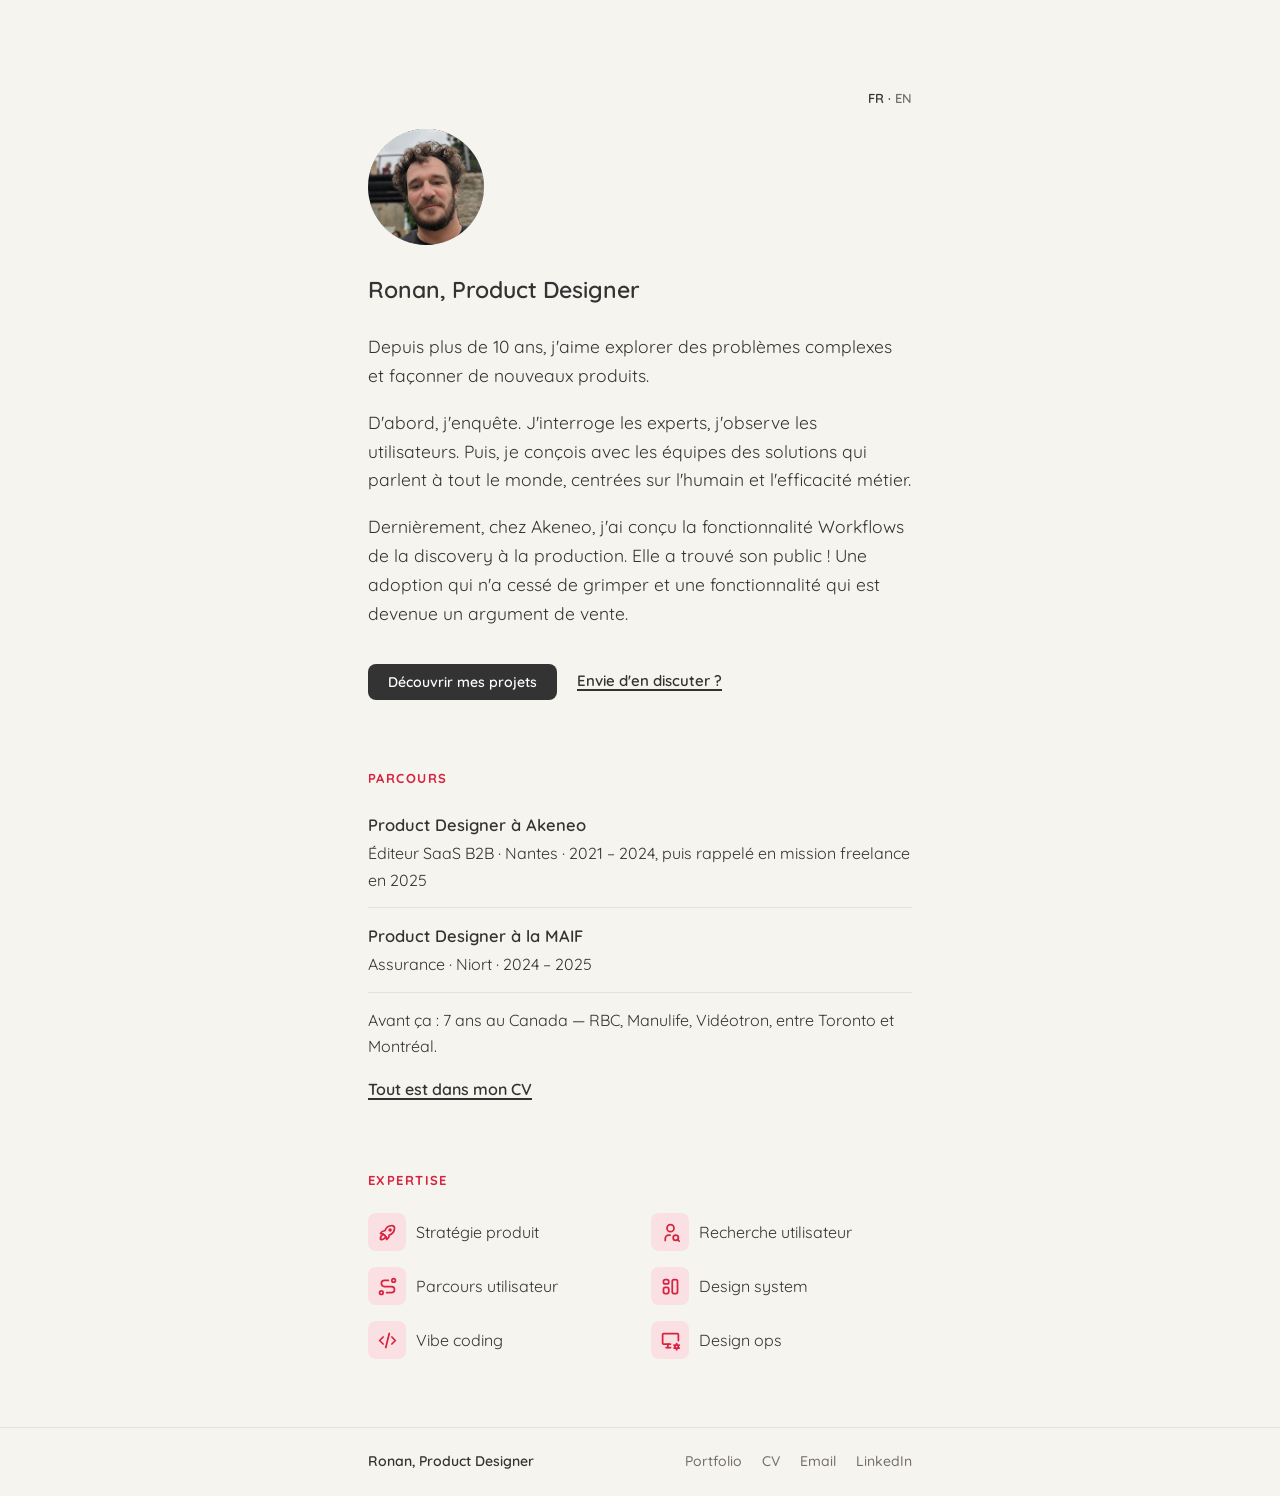
==== fr/index.html @ f895416e "Go!" ====
<!DOCTYPE html>
<html lang="fr">
<head>
  <meta charset="UTF-8">
  <meta name="viewport" content="width=device-width, initial-scale=1.0">
  <title>Ronan Le Morvan — Product Designer</title>
  <meta name="description" content="Product Designer senior. Je traduis des problématiques métier complexes en expériences simples et efficaces.">

  <link rel="icon" href="../favicon.svg" type="image/svg+xml">

  <!-- Aperçu de partage (LinkedIn, Slack, mail…) -->
  <meta property="og:type" content="website">
  <meta property="og:title" content="Ronan, Product Designer">
  <meta property="og:description" content="Product Designer senior — je traduis des problématiques métier complexes en expériences simples et efficaces.">
  <meta property="og:image" content="https://ro358.github.io/Portfolio/fr/og.png">
  <meta property="og:url" content="https://ro358.github.io/Portfolio/fr/index.html">
  <meta name="twitter:card" content="summary_large_image">
  <meta name="twitter:title" content="Ronan, Product Designer">
  <meta name="twitter:description" content="Product Designer senior — je traduis des problématiques métier complexes en expériences simples et efficaces.">
  <meta name="twitter:image" content="https://ro358.github.io/Portfolio/fr/og.png">
  <link rel="preconnect" href="https://fonts.googleapis.com">
  <link rel="preconnect" href="https://fonts.gstatic.com" crossorigin>
  <link href="https://fonts.googleapis.com/css2?family=Quicksand:wght@400;500;600;700&display=swap" rel="stylesheet">
  <link rel="stylesheet" href="../styles.css">
</head>
<body class="home">
  <main class="page">
    <div class="lang"><span class="active">FR</span> · <a href="../en/">EN</a></div>
    <img class="photo" src="../photo.png" alt="Ronan Le Morvan">
    <h1>Ronan, Product Designer</h1>

    <p class="prose">Depuis plus de 10 ans, j'aime explorer des problèmes complexes et façonner de nouveaux produits.</p>
    <p class="prose">D'abord, j'enquête. J'interroge les experts, j'observe les utilisateurs. Puis, je conçois avec les équipes des solutions qui parlent à tout le monde, centrées sur l'humain et l'efficacité métier.</p>
    <p class="prose">Dernièrement, chez Akeneo, j'ai conçu la fonctionnalité Workflows de la discovery à la production. Elle a trouvé son public ! Une adoption qui n'a cessé de grimper et une fonctionnalité qui est devenue un argument de vente.</p>

    <div class="top-cta">
      <a class="btn" href="portfolio/">Découvrir mes projets</a>
      <a class="link" href="mailto:ronan.lemorvan@gmail.com?subject=Une%20opportunit%C3%A9%20en%20t%C3%AAte">Envie d'en discuter&nbsp;?</a>
    </div>

    <section>
      <h2>Parcours</h2>
      <ul class="xp">
        <li>
          <span class="role">Product Designer à Akeneo</span>
          Éditeur SaaS B2B · Nantes · 2021 – 2024, puis rappelé en mission freelance en 2025
        </li>
        <li>
          <span class="role">Product Designer à la MAIF</span>
          Assurance · Niort · 2024 – 2025
        </li>
        <li class="muted">
          Avant ça&nbsp;: 7 ans au Canada — RBC, Manulife, Vidéotron, entre Toronto et Montréal.<br><a class="cvlink" href="cv.pdf" target="_blank" rel="noopener">Tout est dans mon CV</a>
        </li>
      </ul>
    </section>

    <section>
      <h2>Expertise</h2>
      <div class="skills">
        <div class="skill">
          <span class="ico"><svg width="15" height="15" viewBox="0 0 24 24" fill="none" stroke="currentColor" stroke-width="2" stroke-linecap="round" stroke-linejoin="round"><path d="M4 13a8 8 0 0 1 7 7a6 6 0 0 0 3 -5a9 9 0 0 0 6 -8a3 3 0 0 0 -3 -3a9 9 0 0 0 -8 6a6 6 0 0 0 -5 3" /><path d="M7 14a6 6 0 0 0 -3 6a6 6 0 0 0 6 -3" /><path d="M14 9a1 1 0 1 0 2 0a1 1 0 1 0 -2 0" /></svg></span>
          Stratégie produit
        </div>
        <div class="skill">
          <span class="ico"><svg width="15" height="15" viewBox="0 0 24 24" fill="none" stroke="currentColor" stroke-width="2" stroke-linecap="round" stroke-linejoin="round"><path d="M8 7a4 4 0 1 0 8 0a4 4 0 0 0 -8 0" /><path d="M6 21v-2a4 4 0 0 1 4 -4h1.5" /><path d="M15 18a3 3 0 1 0 6 0a3 3 0 1 0 -6 0" /><path d="M20.2 20.2l1.8 1.8" /></svg></span>
          Recherche utilisateur
        </div>
        <div class="skill">
          <span class="ico"><svg width="15" height="15" viewBox="0 0 24 24" fill="none" stroke="currentColor" stroke-width="2" stroke-linecap="round" stroke-linejoin="round"><path d="M3 19a2 2 0 1 0 4 0a2 2 0 0 0 -4 0" /><path d="M19 7a2 2 0 1 0 0 -4a2 2 0 0 0 0 4" /><path d="M11 19h5.5a3.5 3.5 0 0 0 0 -7h-8a3.5 3.5 0 0 1 0 -7h4.5" /></svg></span>
          Parcours utilisateur
        </div>
        <div class="skill">
          <span class="ico"><svg width="15" height="15" viewBox="0 0 24 24" fill="none" stroke="currentColor" stroke-width="2" stroke-linecap="round" stroke-linejoin="round"><path d="M4 6a2 2 0 0 1 2 -2h2a2 2 0 0 1 2 2v1a2 2 0 0 1 -2 2h-2a2 2 0 0 1 -2 -2l0 -1" /><path d="M4 15a2 2 0 0 1 2 -2h2a2 2 0 0 1 2 2v3a2 2 0 0 1 -2 2h-2a2 2 0 0 1 -2 -2l0 -3" /><path d="M14 6a2 2 0 0 1 2 -2h2a2 2 0 0 1 2 2v12a2 2 0 0 1 -2 2h-2a2 2 0 0 1 -2 -2l0 -12" /></svg></span>
          Design system
        </div>
        <div class="skill">
          <span class="ico"><svg width="15" height="15" viewBox="0 0 24 24" fill="none" stroke="currentColor" stroke-width="2" stroke-linecap="round" stroke-linejoin="round"><path d="M7 8l-4 4l4 4" /><path d="M17 8l4 4l-4 4" /><path d="M14 4l-4 16" /></svg></span>
          Vibe coding
        </div>
        <div class="skill">
          <span class="ico"><svg width="15" height="15" viewBox="0 0 24 24" fill="none" stroke="currentColor" stroke-width="2" stroke-linecap="round" stroke-linejoin="round"><path d="M12 16h-8a1 1 0 0 1 -1 -1v-10a1 1 0 0 1 1 -1h16a1 1 0 0 1 1 1v7" /><path d="M7 20h5" /><path d="M9 16v4" /><path d="M17.001 19a2 2 0 1 0 4 0a2 2 0 1 0 -4 0" /><path d="M19.001 15.5v1.5" /><path d="M19.001 21v1.5" /><path d="M22.032 17.25l-1.299 .75" /><path d="M17.27 20l-1.3 .75" /><path d="M15.97 17.25l1.3 .75" /><path d="M20.733 20l1.3 .75" /></svg></span>
          Design ops
        </div>
      </div>
    </section>

  </main>

  <footer>
    <div class="foot-inner">
      <a class="foot-name" href="./">Ronan, Product Designer</a>
      <div class="foot-links">
        <a href="portfolio/">Portfolio</a>
        <a href="cv.pdf" target="_blank" rel="noopener">CV</a>
        <a href="mailto:ronan.lemorvan@gmail.com">Email</a>
        <a href="https://www.linkedin.com/in/ronan-le-morvan-2758117b" target="_blank" rel="noopener">LinkedIn</a>
      </div>
    </div>
  </footer>
</body>
</html>
---- styles.css ----
/* ============================================================
   Ronan Le Morvan — feuille de style partagée
   Utilisée par index.html, portfolio.html et les futures pages
   (versions EN, etc.). La page d'accueil porte la classe .home
   sur <body> pour ses quelques variantes d'espacement.
   ============================================================ */

:root {
  --bg: #F5F4EF;
  --ink: #333333;
  --ink-soft: #736e67;
  --accent: #D6243F;
  --accent-bg: rgba(214, 36, 63, 0.08);
  --line: rgba(59, 59, 59, 0.1);
}

* { margin: 0; padding: 0; box-sizing: border-box; }

body {
  background: var(--bg);
  color: var(--ink);
  font-family: 'Quicksand', -apple-system, BlinkMacSystemFont, sans-serif;
  line-height: 1.65;
  min-height: 100vh;
  display: flex;
  flex-direction: column;
}

.page {
  width: 100%;
  max-width: 520px;
  margin: 0 auto;
  padding: 64px 28px 40px;
  flex: 1 0 auto;
}

/* --- Typographie --- */
h1 {
  font-size: 20px;
  font-weight: 600;
  color: var(--ink);
  margin-bottom: 14px;
}
.home h1 { line-height: 1.5; margin-bottom: 24px; }

.eyebrow {
  font-size: 12.5px;
  font-weight: 700;
  letter-spacing: 0.11em;
  text-transform: uppercase;
  color: var(--accent);
  margin-bottom: 10px;
}

p.prose {
  font-size: 16px;
  font-weight: 400;
  color: var(--ink);
  margin-bottom: 26px;
}
.home p.prose { margin-bottom: 18px; }
p.prose a {
  color: var(--ink);
  text-decoration: underline;
  text-decoration-thickness: 1.5px;
  text-underline-offset: 3px;
}
p.prose a:hover { color: var(--accent); }

/* Titres de section (eyebrows rouges) */
section { margin-top: 68px; }
h2 {
  font-size: 12.5px;
  font-weight: 700;
  letter-spacing: 0.11em;
  text-transform: uppercase;
  color: var(--accent);
  margin-bottom: 22px;
}

/* Lien retour (portfolio) */
.back {
  display: inline-block;
  font-size: 14px;
  font-weight: 500;
  color: var(--ink-soft);
  text-decoration: none;
  margin-bottom: 40px;
}
.back:hover { color: var(--accent); }

.lang { text-align: right; font-size: 13px; font-weight: 600; margin-bottom: 20px; }
.lang a { color: var(--ink-soft); text-decoration: none; }
.lang a:hover { color: var(--accent); }
.lang .active { color: var(--ink); }

/* Photo (accueil) */
.photo {
  width: 104px;
  height: 104px;
  border-radius: 50%;
  object-fit: cover;
  margin-bottom: 28px;
  display: block;
}

/* Ligne / liens CV */
.cv-row {
  font-size: 15px;
  font-weight: 400;
  color: var(--ink);
  margin-top: 16px;
}
.cv-row a {
  color: var(--ink);
  font-weight: 600;
  text-decoration: underline;
  text-decoration-thickness: 1.5px;
  text-underline-offset: 3px;
}
.cv-row a:hover { color: var(--accent); }

/* Parcours */
.xp { list-style: none; }
.xp li {
  font-size: 15px;
  font-weight: 400;
  color: var(--ink);
  padding: 14px 0;
  border-bottom: 1px solid var(--line);
}
.xp li:first-child { padding-top: 0; }
.xp li:last-child { border-bottom: none; padding-bottom: 0; }
.xp li.muted { color: var(--ink); }
.xp .role { color: var(--ink); font-weight: 600; display: block; font-size: 15.5px; margin-bottom: 2px; }
.xp .tag {
  display: inline-block;
  font-size: 10.5px;
  font-weight: 700;
  letter-spacing: 0.06em;
  text-transform: uppercase;
  color: var(--accent);
  background: var(--accent-bg);
  border-radius: 4px;
  padding: 1px 7px;
  margin-left: 6px;
  vertical-align: 1px;
}
.xp a {
  color: var(--ink);
  font-weight: 600;
  text-decoration: underline;
  text-decoration-thickness: 1.5px;
  text-underline-offset: 3px;
}
.xp a:hover { color: var(--accent); }
.xp .cvlink { display: inline-block; margin-top: 16px; }

/* Expertise (grille de pills) */
.skills {
  display: grid;
  grid-template-columns: 1fr 1fr;
  gap: 16px 22px;
}
.skill {
  display: flex;
  align-items: center;
  gap: 10px;
  font-size: 15px;
  font-weight: 400;
}
.skill .ico {
  width: 38px;
  height: 38px;
  border-radius: 8px;
  background: #FADFE3;
  color: var(--accent);
  display: inline-flex;
  align-items: center;
  justify-content: center;
  flex-shrink: 0;
}
.skill .ico svg { width: 21px; height: 21px; }

/* Contact */
.cta { margin-top: 68px; }
.cta-sub { font-size: 15px; font-weight: 400; color: var(--ink); margin-bottom: 20px; }
.cta-actions { display: flex; align-items: center; gap: 22px; flex-wrap: wrap; }
.cta .cv {
  font-size: 14.5px;
  font-weight: 600;
  color: var(--ink);
  text-decoration: underline;
  text-decoration-thickness: 1.5px;
  text-underline-offset: 3px;
}
.cta .cv:hover { color: var(--accent); }

/* CTA en haut de l'accueil (bouton + lien) */
.top-cta { margin-top: 36px; display: flex; align-items: center; gap: 20px; flex-wrap: wrap; }
.top-cta .link {
  font-size: 15px;
  font-weight: 600;
  color: var(--ink);
  text-decoration: underline;
  text-decoration-thickness: 1.5px;
  text-underline-offset: 3px;
}
.top-cta .link:hover { color: var(--accent); }

/* Bouton */
.btn {
  display: inline-flex;
  align-items: center;
  line-height: 1;
  padding: 11px 20px;
  border-radius: 8px;
  background: var(--ink);
  color: #fff;
  font-family: inherit;
  font-size: 14px;
  font-weight: 600;
  border: none;
  cursor: pointer;
  text-decoration: none;
  transition: transform 0.15s ease, box-shadow 0.15s ease;
}
.btn:hover { transform: translateY(-1px); box-shadow: 0 6px 16px rgba(35, 35, 35, 0.22); }

/* Formulaire mot de passe (portfolio) */
label {
  display: block;
  font-size: 16px;
  font-weight: 600;
  color: var(--ink);
  margin-bottom: 10px;
}
.field {
  position: relative;
  max-width: 320px;
  margin-bottom: 6px;
}
.field input {
  width: 100%;
  display: block;
  font-family: inherit;
  font-size: 15px;
  color: var(--ink);
  background: #fff;
  border: 1px solid var(--line);
  border-radius: 8px;
  padding: 12px 44px 12px 14px;
  transition: border-color 0.15s ease;
}
.field input:focus { outline: none; border-color: var(--ink); }
.field input.invalid,
.field input.invalid:focus { border-color: var(--accent); }
.toggle {
  position: absolute;
  right: 6px;
  top: 50%;
  transform: translateY(-50%);
  display: inline-flex;
  align-items: center;
  justify-content: center;
  padding: 6px;
  background: none;
  border: none;
  cursor: pointer;
  color: var(--ink-soft);
}
.toggle:hover { color: var(--ink); }
.toggle svg { width: 20px; height: 20px; }
.toggle .icon-off { display: none; }
.toggle.on .icon-on { display: none; }
.toggle.on .icon-off { display: inline-flex; }
.error {
  visibility: hidden;
  font-size: 14px;
  font-weight: 500;
  line-height: 1.3;
  color: var(--accent);
  margin: 4px 0 10px;
}
.error.show { visibility: visible; }

/* Bloc "pas de mot de passe" (portfolio) */
.help {
  margin-top: 56px;
  padding-top: 30px;
  border-top: 1px solid var(--line);
}
.help h2 {
  font-size: 18px;
  font-weight: 600;
  color: var(--ink);
  letter-spacing: normal;
  text-transform: none;
  margin-bottom: 12px;
}
.help a {
  font-size: 16px;
  font-weight: 600;
  color: var(--ink);
  text-decoration: underline;
  text-decoration-thickness: 1.5px;
  text-underline-offset: 3px;
}
.help a:hover { color: var(--accent); }

/* Footer pleine largeur (accueil) */
footer {
  margin-top: 28px;
  border-top: 1px solid var(--line);
  padding: 22px 0;
  flex-shrink: 0;
}
.foot-inner {
  max-width: 520px;
  margin: 0 auto;
  padding: 0 28px;
  display: flex;
  justify-content: space-between;
  align-items: center;
  flex-wrap: wrap;
  gap: 14px;
}
.foot-name { font-size: 14px; font-weight: 600; color: var(--ink); text-decoration: none;}
.foot-links { display: flex; gap: 20px; flex-wrap: wrap; }
.foot-links a { font-size: 14px; font-weight: 500; color: var(--ink-soft); text-decoration: none; }
.foot-links a:hover { color: var(--accent); }

/* --- Responsive --- */
@media (min-width: 900px) {
  .page { max-width: 600px; padding-top: 88px; }
  .photo { width: 116px; height: 116px; }
  .eyebrow { font-size: 13px; }
  h1 { font-size: 23px; }
  p.prose { font-size: 17.5px; }
  h2 { font-size: 13px; }
  .cv-row, .xp li, .skill, .cta-sub, .cta .cv { font-size: 16px; }
  .xp .role { font-size: 16.5px; }
  .foot-inner { max-width: 600px; }
}
@media (max-width: 420px) {
  .skills { grid-template-columns: 1fr; }
}
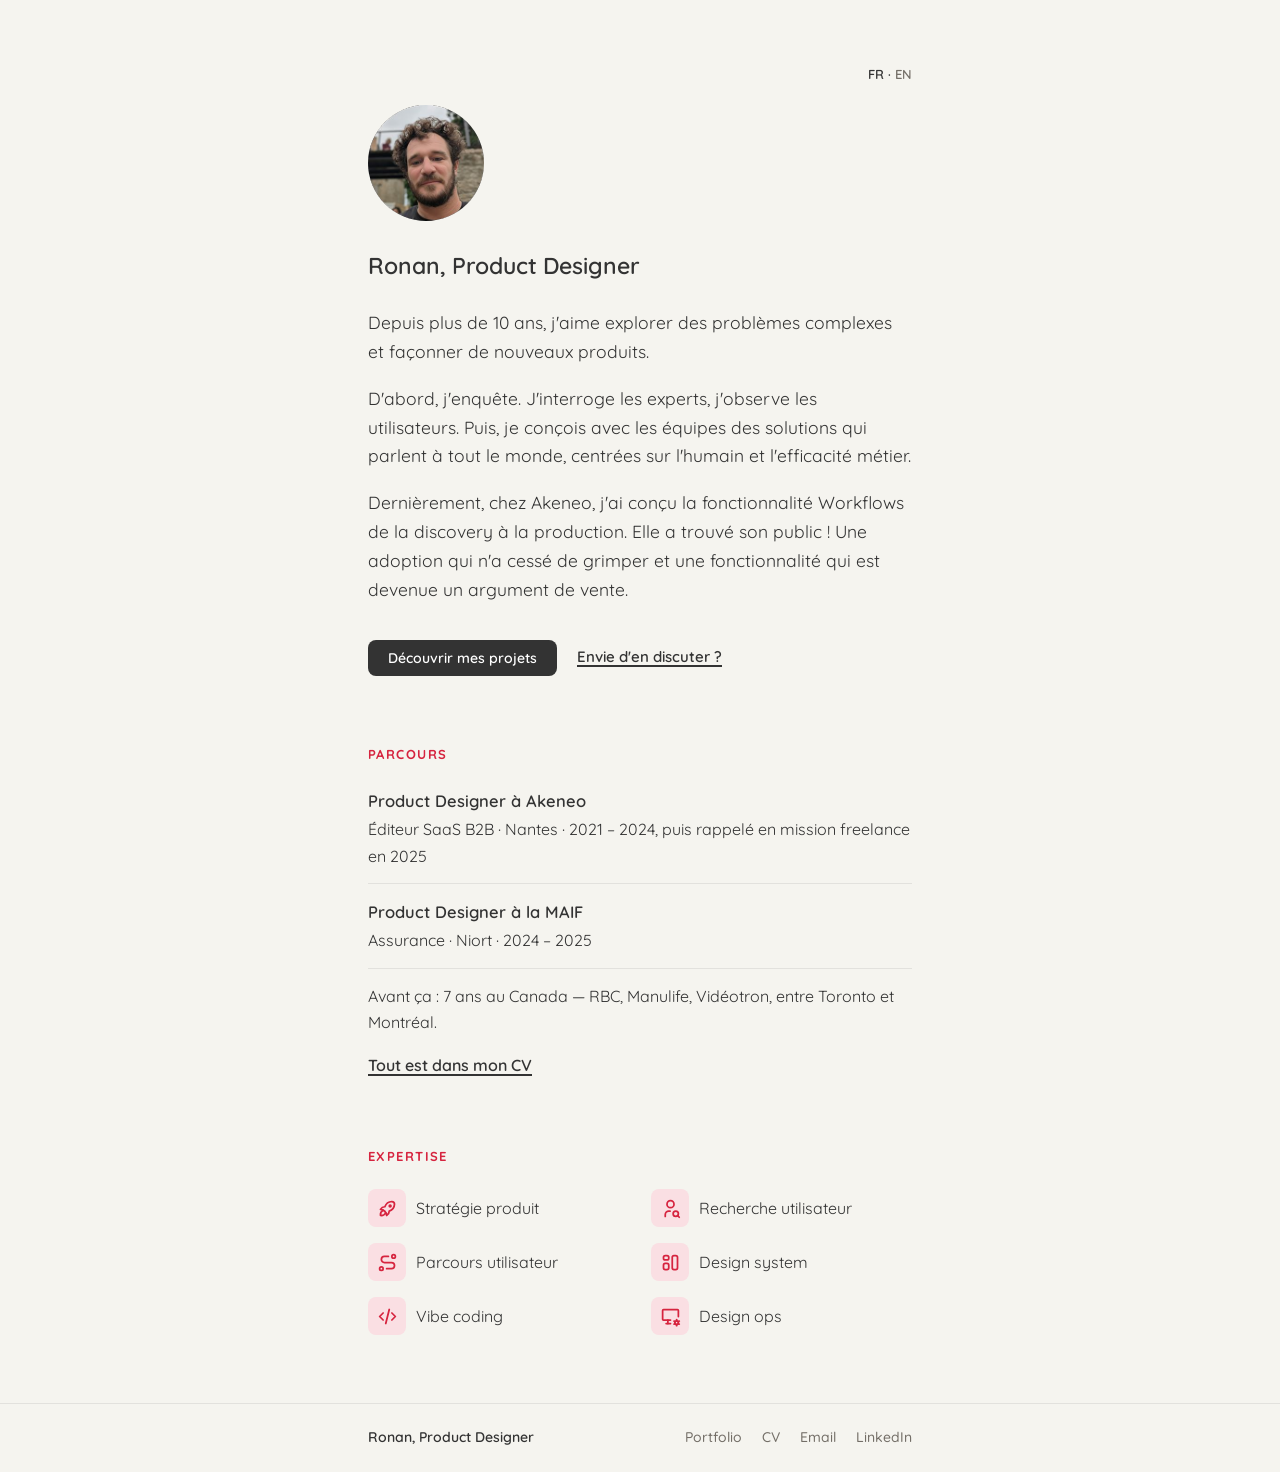
==== commit 4a2c3562: "Go!" ====
--- a/fr/index.html
+++ b/fr/index.html
@@ -12,12 +12,12 @@
   <meta property="og:type" content="website">
   <meta property="og:title" content="Ronan, Product Designer">
   <meta property="og:description" content="Product Designer senior — je traduis des problématiques métier complexes en expériences simples et efficaces.">
-  <meta property="og:image" content="https://ro358.github.io/Portfolio/fr/og.png">
-  <meta property="og:url" content="https://ro358.github.io/Portfolio/fr/index.html">
+  <meta property="og:image" content="https://www.ronanlemorvan.com/fr/og.png">
+  <meta property="og:url" content="https://www.ronanlemorvan.com/fr/">
   <meta name="twitter:card" content="summary_large_image">
   <meta name="twitter:title" content="Ronan, Product Designer">
   <meta name="twitter:description" content="Product Designer senior — je traduis des problématiques métier complexes en expériences simples et efficaces.">
-  <meta name="twitter:image" content="https://ro358.github.io/Portfolio/fr/og.png">
+  <meta name="twitter:image" content="https://www.ronanlemorvan.com/fr/og.png">
   <link rel="preconnect" href="https://fonts.googleapis.com">
   <link rel="preconnect" href="https://fonts.gstatic.com" crossorigin>
   <link href="https://fonts.googleapis.com/css2?family=Quicksand:wght@400;500;600;700&display=swap" rel="stylesheet">
@@ -34,7 +34,7 @@
     <p class="prose">Dernièrement, chez Akeneo, j'ai conçu la fonctionnalité Workflows de la discovery à la production. Elle a trouvé son public ! Une adoption qui n'a cessé de grimper et une fonctionnalité qui est devenue un argument de vente.</p>
 
     <div class="top-cta">
-      <a class="btn" href="portfolio/">Découvrir mes projets</a>
+      <a class="btn"  href="portfolio/">Découvrir mes projets</a>
       <a class="link" href="mailto:ronan.lemorvan@gmail.com?subject=Une%20opportunit%C3%A9%20en%20t%C3%AAte">Envie d'en discuter&nbsp;?</a>
     </div>
 
--- a/styles.css
+++ b/styles.css
@@ -30,7 +30,7 @@
   width: 100%;
   max-width: 520px;
   margin: 0 auto;
-  padding: 64px 28px 40px;
+  padding: 48px 28px 40px;
   flex: 1 0 auto;
 }
 
@@ -93,6 +93,23 @@
 .lang a { color: var(--ink-soft); text-decoration: none; }
 .lang a:hover { color: var(--accent); }
 .lang .active { color: var(--ink); }
+
+.portfolio-header {
+  display: flex;
+  justify-content: space-between;
+  align-items: center;
+  gap: 16px;
+  margin-bottom: 12px;
+}
+
+.page.portfolio {
+  padding-top: 16px;
+}
+
+.page.portfolio .lang,
+.page.portfolio .back {
+  margin-bottom: 0;
+}
 
 /* Photo (accueil) */
 .photo {
@@ -332,7 +349,8 @@
 
 /* --- Responsive --- */
 @media (min-width: 900px) {
-  .page { max-width: 600px; padding-top: 88px; }
+  .page { max-width: 600px; padding-top: 64px; }
+  .page.portfolio { padding-top: 16px; }
   .photo { width: 116px; height: 116px; }
   .eyebrow { font-size: 13px; }
   h1 { font-size: 23px; }
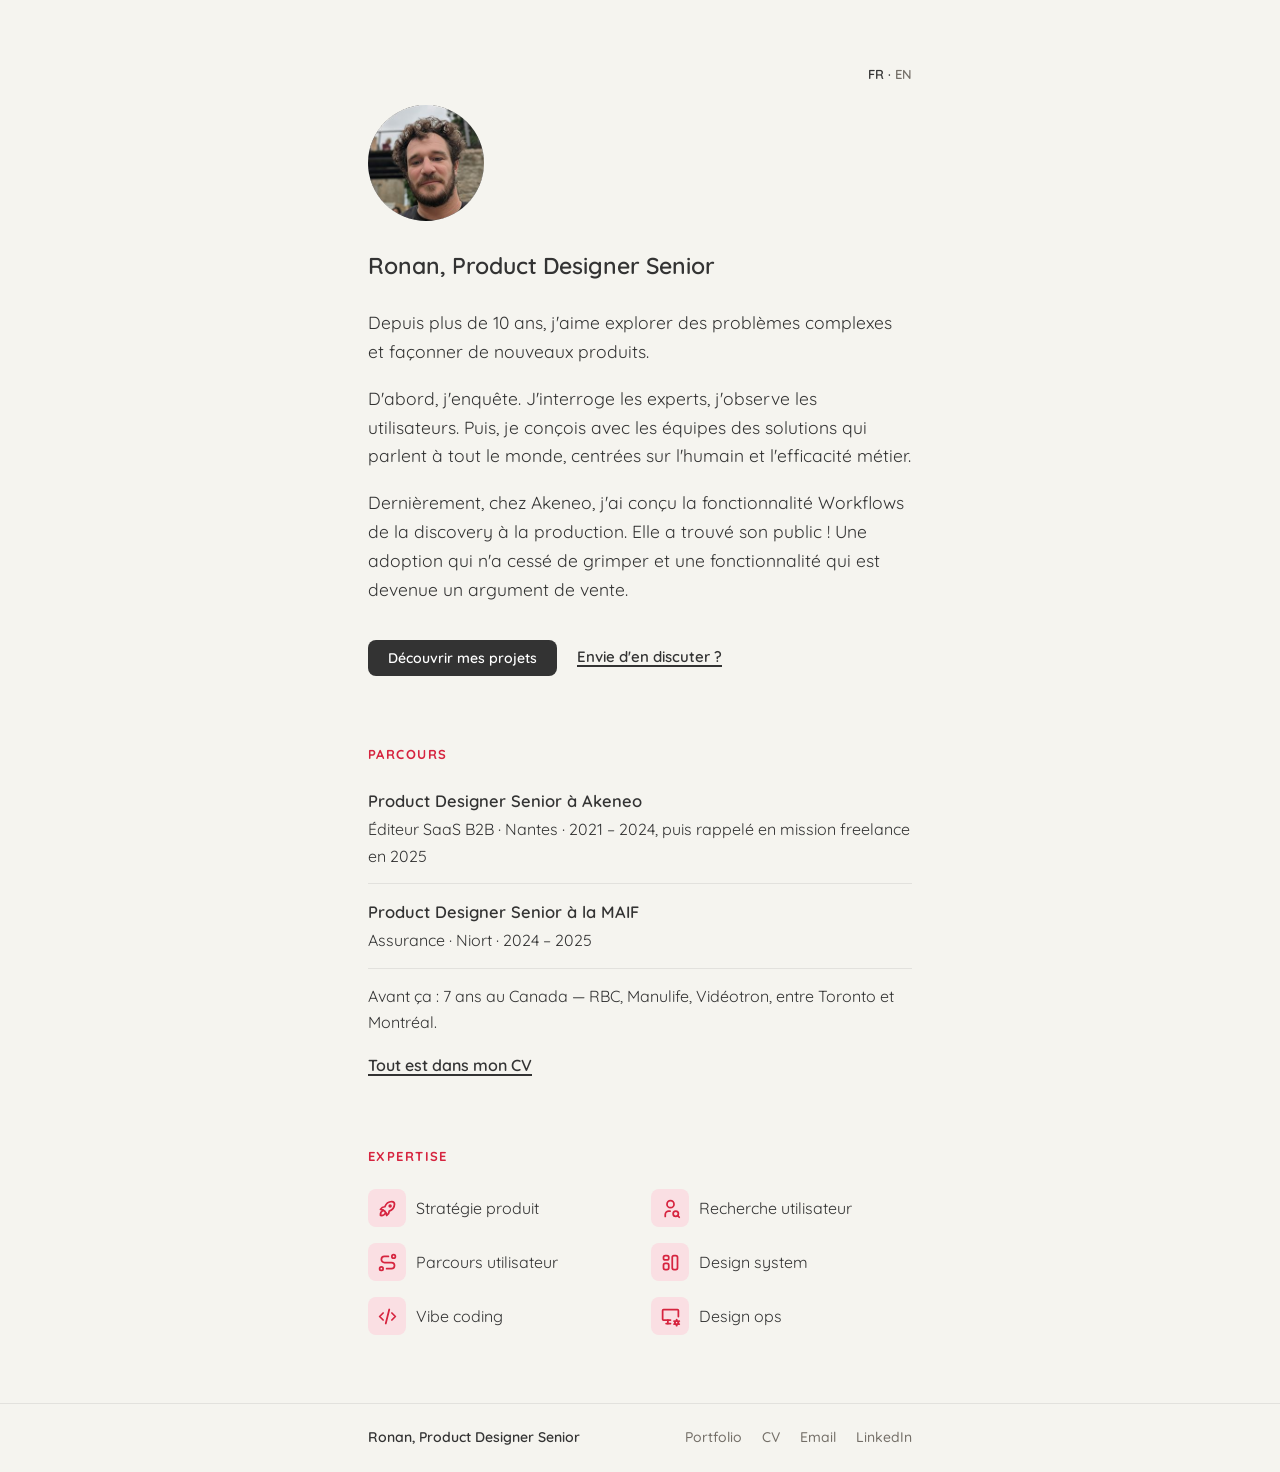
==== commit 1c1d8c63: "Added "Senior" Spacing fix" ====
--- a/fr/index.html
+++ b/fr/index.html
@@ -3,19 +3,19 @@
 <head>
   <meta charset="UTF-8">
   <meta name="viewport" content="width=device-width, initial-scale=1.0">
-  <title>Ronan Le Morvan — Product Designer</title>
+  <title>Ronan Le Morvan — Product Designer Senior</title>
   <meta name="description" content="Product Designer senior. Je traduis des problématiques métier complexes en expériences simples et efficaces.">
 
   <link rel="icon" href="../favicon.svg" type="image/svg+xml">
 
   <!-- Aperçu de partage (LinkedIn, Slack, mail…) -->
   <meta property="og:type" content="website">
-  <meta property="og:title" content="Ronan, Product Designer">
+  <meta property="og:title" content="Ronan, Product Designer Senior">
   <meta property="og:description" content="Product Designer senior — je traduis des problématiques métier complexes en expériences simples et efficaces.">
   <meta property="og:image" content="https://www.ronanlemorvan.com/fr/og.png">
   <meta property="og:url" content="https://www.ronanlemorvan.com/fr/">
   <meta name="twitter:card" content="summary_large_image">
-  <meta name="twitter:title" content="Ronan, Product Designer">
+  <meta name="twitter:title" content="Ronan, Product Designer Senior">
   <meta name="twitter:description" content="Product Designer senior — je traduis des problématiques métier complexes en expériences simples et efficaces.">
   <meta name="twitter:image" content="https://www.ronanlemorvan.com/fr/og.png">
   <link rel="preconnect" href="https://fonts.googleapis.com">
@@ -27,7 +27,7 @@
   <main class="page">
     <div class="lang"><span class="active">FR</span> · <a href="../en/">EN</a></div>
     <img class="photo" src="../photo.png" alt="Ronan Le Morvan">
-    <h1>Ronan, Product Designer</h1>
+    <h1>Ronan, Product Designer Senior</h1>
 
     <p class="prose">Depuis plus de 10 ans, j'aime explorer des problèmes complexes et façonner de nouveaux produits.</p>
     <p class="prose">D'abord, j'enquête. J'interroge les experts, j'observe les utilisateurs. Puis, je conçois avec les équipes des solutions qui parlent à tout le monde, centrées sur l'humain et l'efficacité métier.</p>
@@ -42,11 +42,11 @@
       <h2>Parcours</h2>
       <ul class="xp">
         <li>
-          <span class="role">Product Designer à Akeneo</span>
+          <span class="role">Product Designer Senior à Akeneo</span>
           Éditeur SaaS B2B · Nantes · 2021 – 2024, puis rappelé en mission freelance en 2025
         </li>
         <li>
-          <span class="role">Product Designer à la MAIF</span>
+          <span class="role">Product Designer Senior à la MAIF</span>
           Assurance · Niort · 2024 – 2025
         </li>
         <li class="muted">
@@ -89,12 +89,12 @@
 
   <footer>
     <div class="foot-inner">
-      <a class="foot-name" href="./">Ronan, Product Designer</a>
+      <a class="foot-name" href="./">Ronan, Product Designer Senior</a>
       <div class="foot-links">
         <a href="portfolio/">Portfolio</a>
         <a href="cv.pdf" target="_blank" rel="noopener">CV</a>
         <a href="mailto:ronan.lemorvan@gmail.com">Email</a>
-        <a href="https://www.linkedin.com/in/ronan-le-morvan-2758117b" target="_blank" rel="noopener">LinkedIn</a>
+        <a href="https://www.linkedin.com/in/ronanlemorvan" target="_blank" rel="noopener">LinkedIn</a>
       </div>
     </div>
   </footer>
--- a/styles.css
+++ b/styles.css
@@ -99,7 +99,7 @@
   justify-content: space-between;
   align-items: center;
   gap: 16px;
-  margin-bottom: 12px;
+  margin-bottom: 44px;
 }
 
 .page.portfolio {
@@ -109,6 +109,10 @@
 .page.portfolio .lang,
 .page.portfolio .back {
   margin-bottom: 0;
+}
+
+.page.portfolio .eyebrow {
+  margin-bottom: 22px;
 }
 
 /* Photo (accueil) */
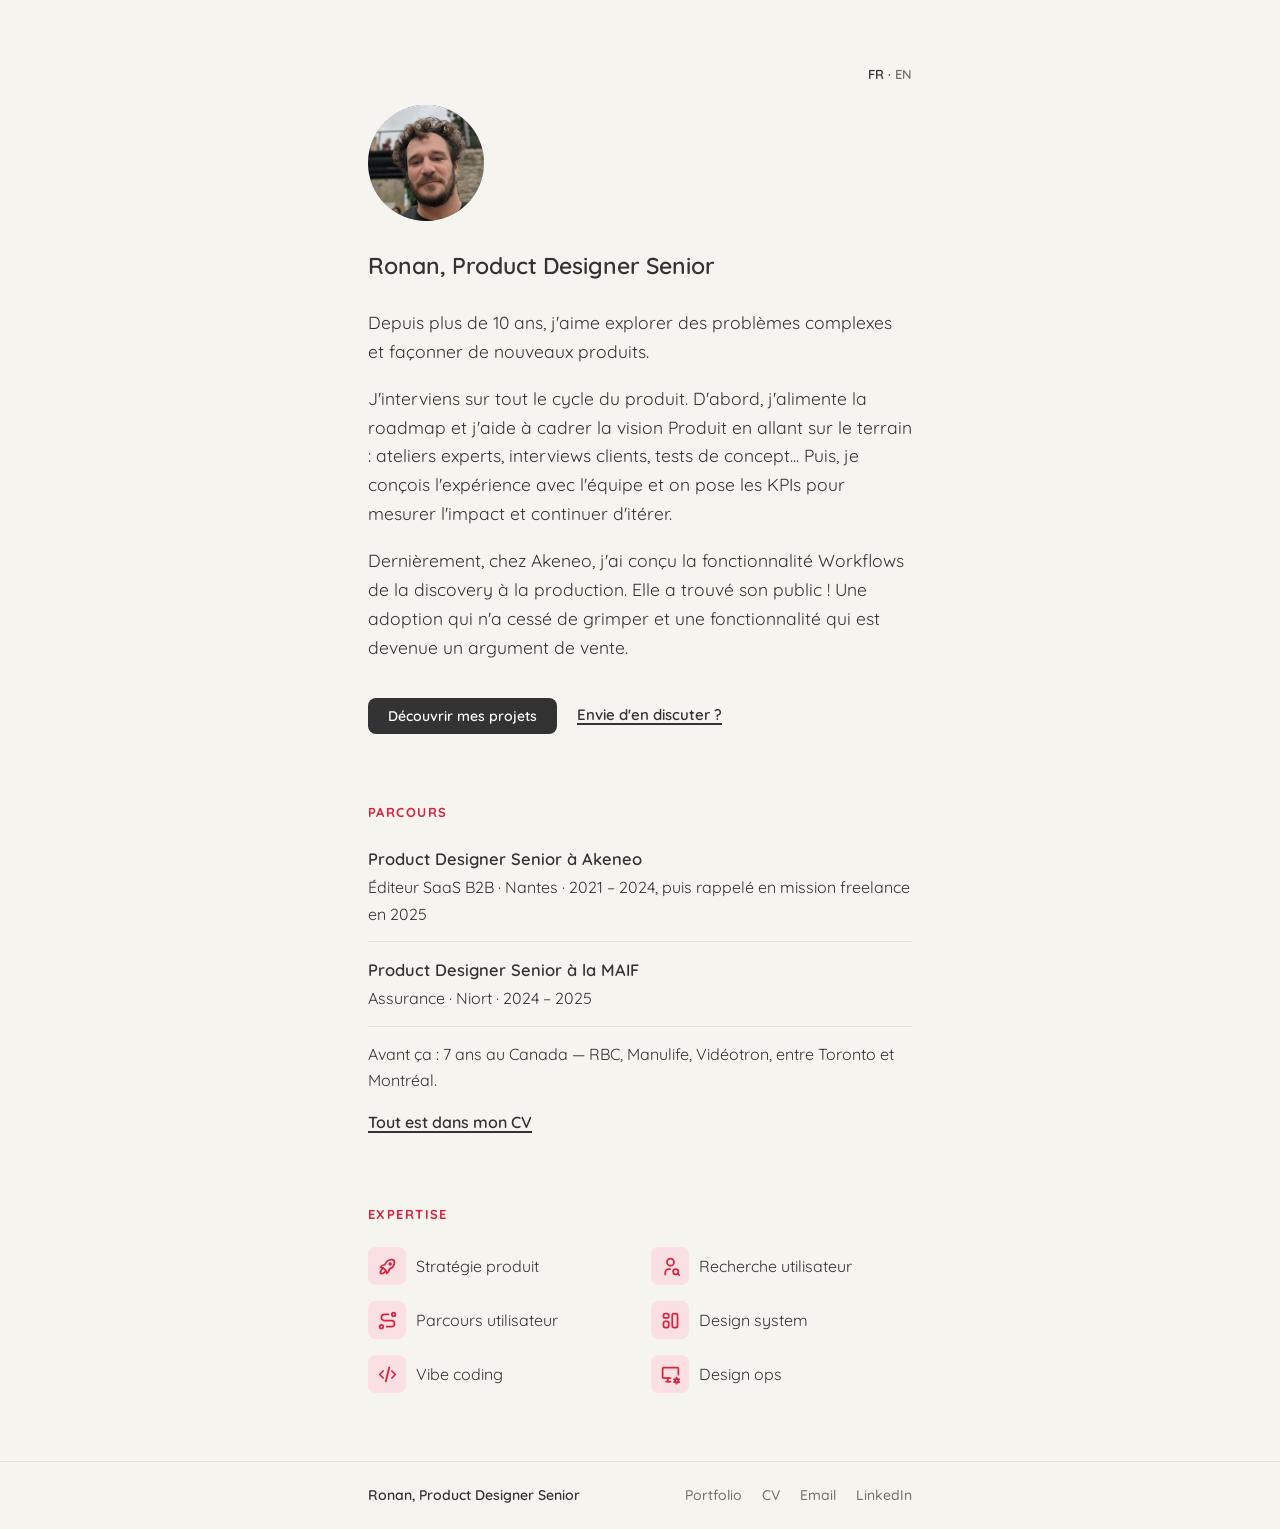
==== commit 4133f716: "edit paragraphe 2 intro landing page" ====
--- a/fr/index.html
+++ b/fr/index.html
@@ -30,7 +30,7 @@
     <h1>Ronan, Product Designer Senior</h1>
 
     <p class="prose">Depuis plus de 10 ans, j'aime explorer des problèmes complexes et façonner de nouveaux produits.</p>
-    <p class="prose">D'abord, j'enquête. J'interroge les experts, j'observe les utilisateurs. Puis, je conçois avec les équipes des solutions qui parlent à tout le monde, centrées sur l'humain et l'efficacité métier.</p>
+    <p class="prose">J'interviens sur tout le cycle du produit. D'abord, j'alimente la roadmap et j'aide à cadrer la vision Produit en allant sur le terrain : ateliers experts, interviews clients, tests de concept... Puis, je conçois l'expérience avec l'équipe et on pose les KPIs pour mesurer l'impact et continuer d'itérer.</p>
     <p class="prose">Dernièrement, chez Akeneo, j'ai conçu la fonctionnalité Workflows de la discovery à la production. Elle a trouvé son public ! Une adoption qui n'a cessé de grimper et une fonctionnalité qui est devenue un argument de vente.</p>
 
     <div class="top-cta">
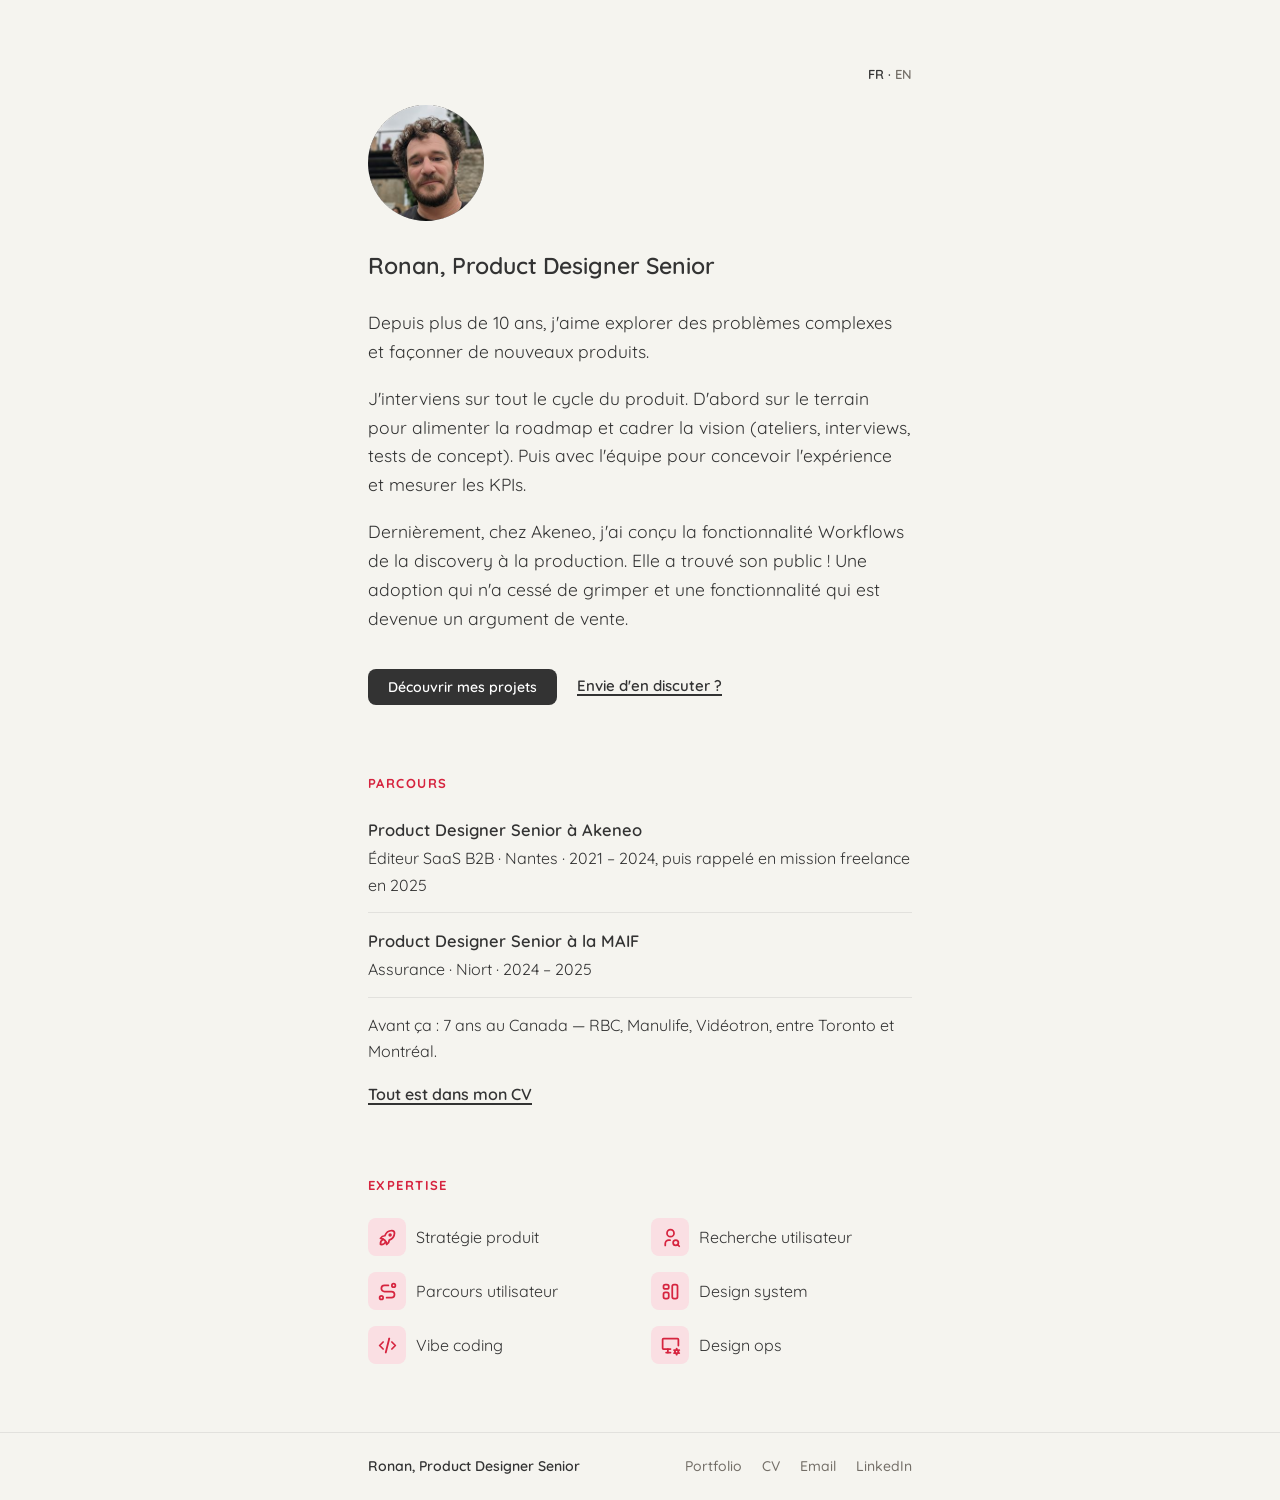
==== commit a55f49b2: "p2 v2" ====
--- a/fr/index.html
+++ b/fr/index.html
@@ -30,9 +30,8 @@
     <h1>Ronan, Product Designer Senior</h1>
 
     <p class="prose">Depuis plus de 10 ans, j'aime explorer des problèmes complexes et façonner de nouveaux produits.</p>
-    <p class="prose">J'interviens sur tout le cycle du produit. D'abord, j'alimente la roadmap et j'aide à cadrer la vision Produit en allant sur le terrain : ateliers experts, interviews clients, tests de concept... Puis, je conçois l'expérience avec l'équipe et on pose les KPIs pour mesurer l'impact et continuer d'itérer.</p>
+    <p class="prose">J'interviens sur tout le cycle du produit. D'abord sur le terrain pour alimenter la roadmap et cadrer la vision (ateliers, interviews, tests de concept). Puis avec l'équipe pour concevoir l'expérience et mesurer les KPIs.</p>
     <p class="prose">Dernièrement, chez Akeneo, j'ai conçu la fonctionnalité Workflows de la discovery à la production. Elle a trouvé son public ! Une adoption qui n'a cessé de grimper et une fonctionnalité qui est devenue un argument de vente.</p>
-
     <div class="top-cta">
       <a class="btn"  href="portfolio/">Découvrir mes projets</a>
       <a class="link" href="mailto:ronan.lemorvan@gmail.com?subject=Une%20opportunit%C3%A9%20en%20t%C3%AAte">Envie d'en discuter&nbsp;?</a>
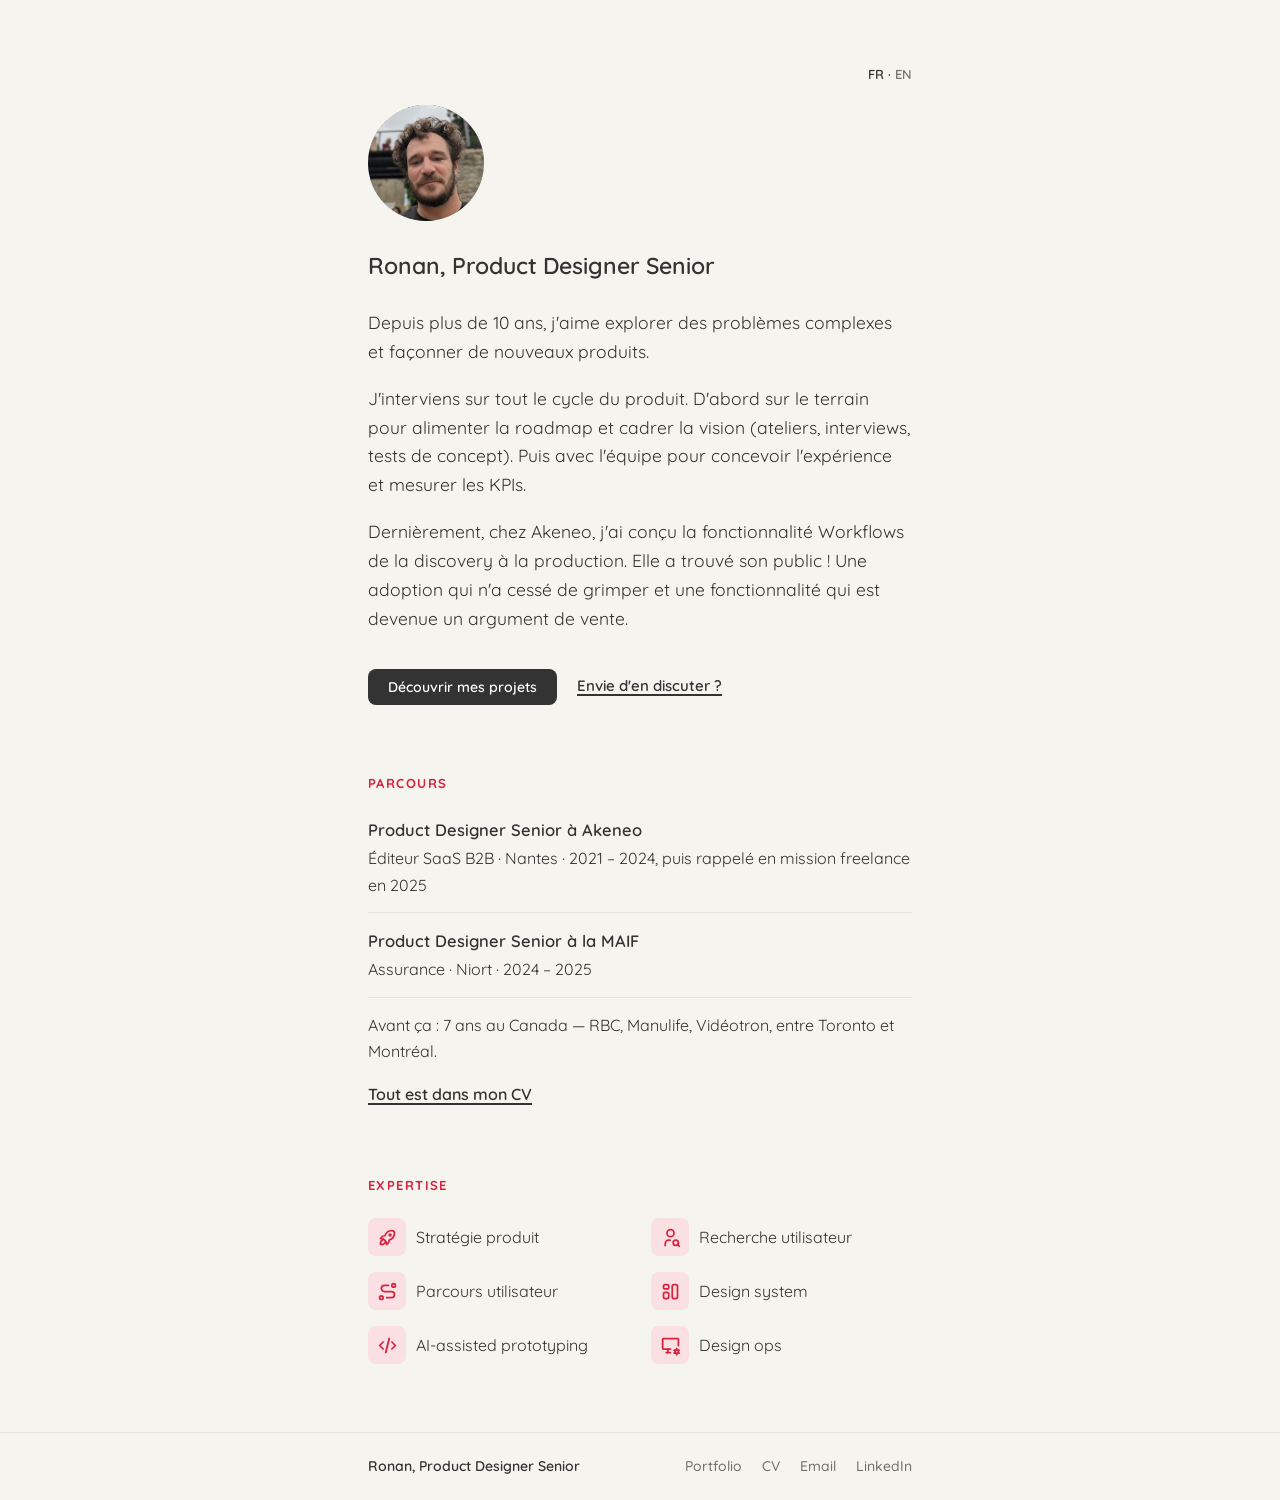
==== commit ff26a4a3: "Change vibre coding to AI-assisted prototyping" ====
--- a/fr/index.html
+++ b/fr/index.html
@@ -75,7 +75,7 @@
         </div>
         <div class="skill">
           <span class="ico"><svg width="15" height="15" viewBox="0 0 24 24" fill="none" stroke="currentColor" stroke-width="2" stroke-linecap="round" stroke-linejoin="round"><path d="M7 8l-4 4l4 4" /><path d="M17 8l4 4l-4 4" /><path d="M14 4l-4 16" /></svg></span>
-          Vibe coding
+          AI-assisted prototyping
         </div>
         <div class="skill">
           <span class="ico"><svg width="15" height="15" viewBox="0 0 24 24" fill="none" stroke="currentColor" stroke-width="2" stroke-linecap="round" stroke-linejoin="round"><path d="M12 16h-8a1 1 0 0 1 -1 -1v-10a1 1 0 0 1 1 -1h16a1 1 0 0 1 1 1v7" /><path d="M7 20h5" /><path d="M9 16v4" /><path d="M17.001 19a2 2 0 1 0 4 0a2 2 0 1 0 -4 0" /><path d="M19.001 15.5v1.5" /><path d="M19.001 21v1.5" /><path d="M22.032 17.25l-1.299 .75" /><path d="M17.27 20l-1.3 .75" /><path d="M15.97 17.25l1.3 .75" /><path d="M20.733 20l1.3 .75" /></svg></span>
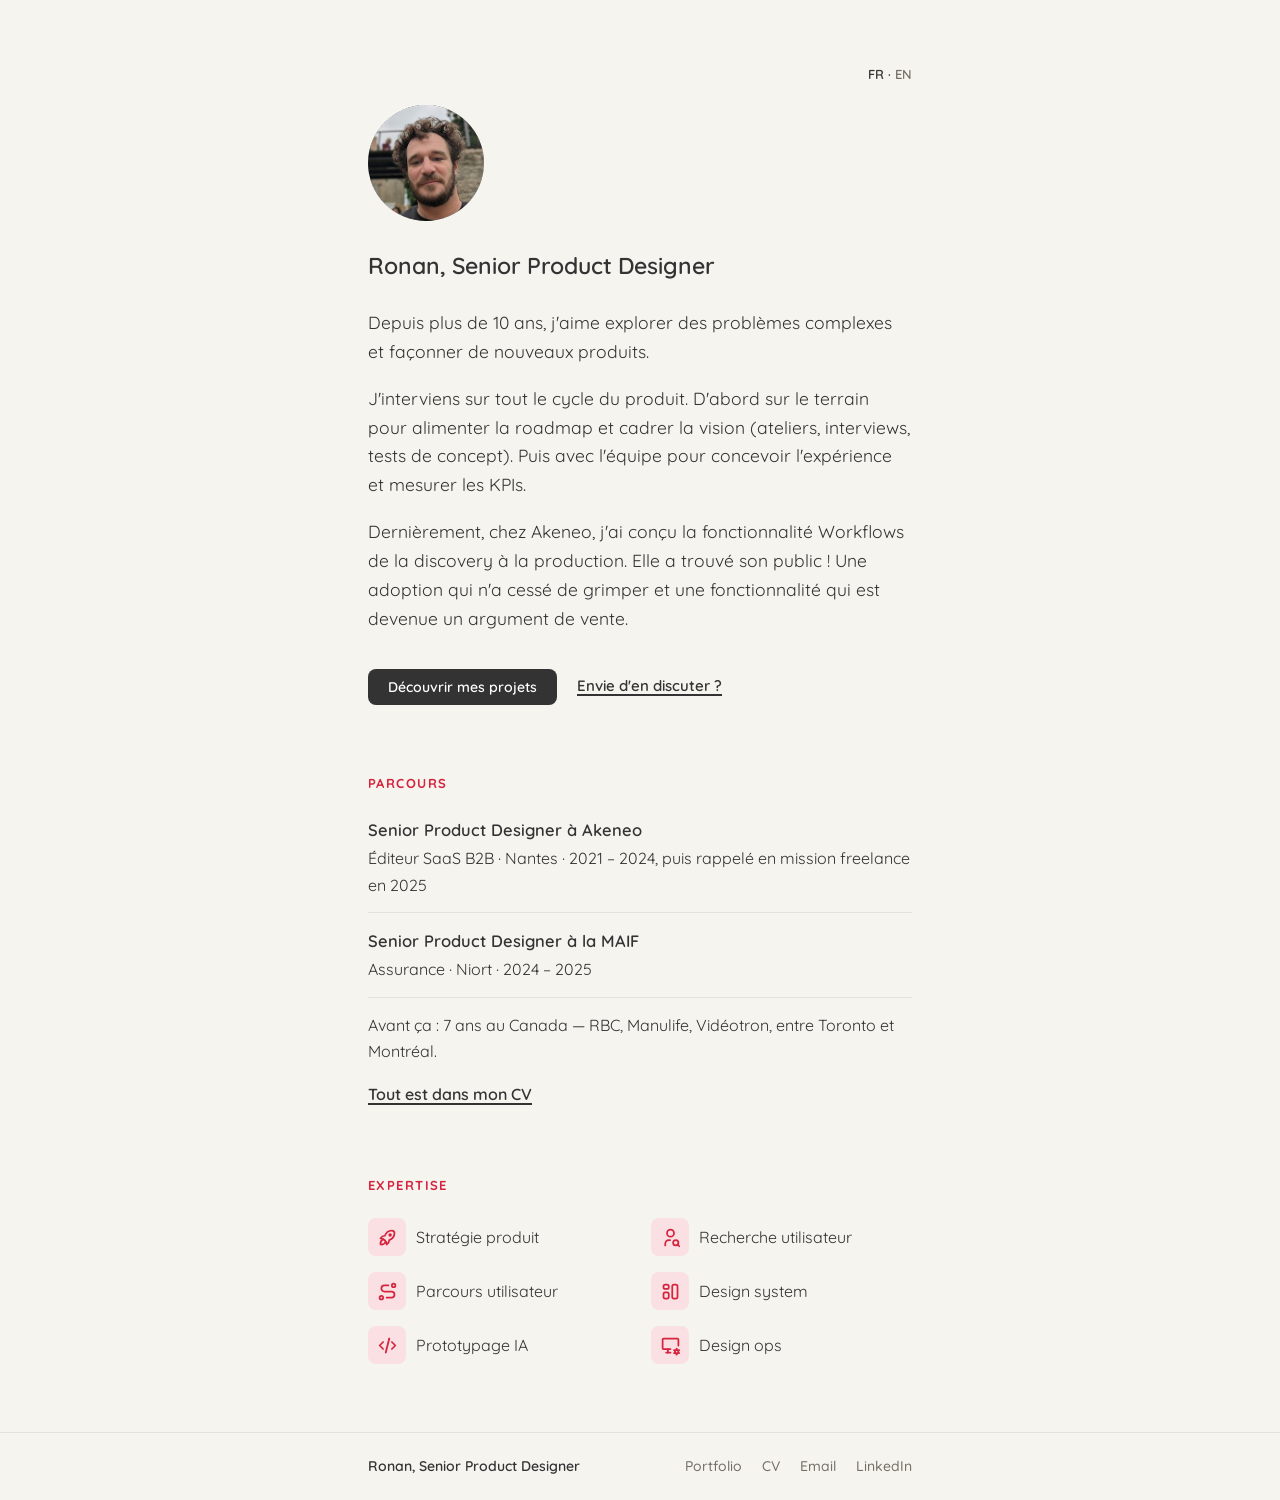
==== commit ae09d68e: "update minor copy adjustments" ====
--- a/fr/index.html
+++ b/fr/index.html
@@ -3,20 +3,20 @@
 <head>
   <meta charset="UTF-8">
   <meta name="viewport" content="width=device-width, initial-scale=1.0">
-  <title>Ronan Le Morvan — Product Designer Senior</title>
-  <meta name="description" content="Product Designer senior. Je traduis des problématiques métier complexes en expériences simples et efficaces.">
+  <title>Ronan Le Morvan — Senior Product Designer</title>
+  <meta name="description" content="Senior Product Designer. Je traduis des problématiques métier complexes en expériences simples et efficaces.">
 
   <link rel="icon" href="../favicon.svg" type="image/svg+xml">
 
   <!-- Aperçu de partage (LinkedIn, Slack, mail…) -->
   <meta property="og:type" content="website">
-  <meta property="og:title" content="Ronan, Product Designer Senior">
-  <meta property="og:description" content="Product Designer senior — je traduis des problématiques métier complexes en expériences simples et efficaces.">
+  <meta property="og:title" content="Ronan, Senior Product Designer">
+  <meta property="og:description" content="Senior Product Designer — je traduis des problématiques métier complexes en expériences simples et efficaces.">
   <meta property="og:image" content="https://www.ronanlemorvan.com/fr/og.png">
   <meta property="og:url" content="https://www.ronanlemorvan.com/fr/">
   <meta name="twitter:card" content="summary_large_image">
-  <meta name="twitter:title" content="Ronan, Product Designer Senior">
-  <meta name="twitter:description" content="Product Designer senior — je traduis des problématiques métier complexes en expériences simples et efficaces.">
+  <meta name="twitter:title" content="Ronan, Senior Product Designer">
+  <meta name="twitter:description" content="Senior Product Designer — je traduis des problématiques métier complexes en expériences simples et efficaces.">
   <meta name="twitter:image" content="https://www.ronanlemorvan.com/fr/og.png">
   <link rel="preconnect" href="https://fonts.googleapis.com">
   <link rel="preconnect" href="https://fonts.gstatic.com" crossorigin>
@@ -27,7 +27,7 @@
   <main class="page">
     <div class="lang"><span class="active">FR</span> · <a href="../en/">EN</a></div>
     <img class="photo" src="../photo.png" alt="Ronan Le Morvan">
-    <h1>Ronan, Product Designer Senior</h1>
+    <h1>Ronan, Senior Product Designer</h1>
 
     <p class="prose">Depuis plus de 10 ans, j'aime explorer des problèmes complexes et façonner de nouveaux produits.</p>
     <p class="prose">J'interviens sur tout le cycle du produit. D'abord sur le terrain pour alimenter la roadmap et cadrer la vision (ateliers, interviews, tests de concept). Puis avec l'équipe pour concevoir l'expérience et mesurer les KPIs.</p>
@@ -41,15 +41,15 @@
       <h2>Parcours</h2>
       <ul class="xp">
         <li>
-          <span class="role">Product Designer Senior à Akeneo</span>
+          <span class="role">Senior Product Designer à Akeneo</span>
           Éditeur SaaS B2B · Nantes · 2021 – 2024, puis rappelé en mission freelance en 2025
         </li>
         <li>
-          <span class="role">Product Designer Senior à la MAIF</span>
+          <span class="role">Senior Product Designer à la MAIF</span>
           Assurance · Niort · 2024 – 2025
         </li>
         <li class="muted">
-          Avant ça&nbsp;: 7 ans au Canada — RBC, Manulife, Vidéotron, entre Toronto et Montréal.<br><a class="cvlink" href="cv.pdf" target="_blank" rel="noopener">Tout est dans mon CV</a>
+          Avant ça&nbsp;: 7 ans au Canada — RBC, Manulife, Vidéotron, entre Toronto et Montréal.<br><a class="cvlink" href="Resume_Ronan_Le_Morvan_Product_designer_FR.pdf" target="_blank" rel="noopener">Tout est dans mon CV</a>
         </li>
       </ul>
     </section>
@@ -75,7 +75,7 @@
         </div>
         <div class="skill">
           <span class="ico"><svg width="15" height="15" viewBox="0 0 24 24" fill="none" stroke="currentColor" stroke-width="2" stroke-linecap="round" stroke-linejoin="round"><path d="M7 8l-4 4l4 4" /><path d="M17 8l4 4l-4 4" /><path d="M14 4l-4 16" /></svg></span>
-          AI-assisted prototyping
+          Prototypage IA
         </div>
         <div class="skill">
           <span class="ico"><svg width="15" height="15" viewBox="0 0 24 24" fill="none" stroke="currentColor" stroke-width="2" stroke-linecap="round" stroke-linejoin="round"><path d="M12 16h-8a1 1 0 0 1 -1 -1v-10a1 1 0 0 1 1 -1h16a1 1 0 0 1 1 1v7" /><path d="M7 20h5" /><path d="M9 16v4" /><path d="M17.001 19a2 2 0 1 0 4 0a2 2 0 1 0 -4 0" /><path d="M19.001 15.5v1.5" /><path d="M19.001 21v1.5" /><path d="M22.032 17.25l-1.299 .75" /><path d="M17.27 20l-1.3 .75" /><path d="M15.97 17.25l1.3 .75" /><path d="M20.733 20l1.3 .75" /></svg></span>
@@ -88,10 +88,10 @@
 
   <footer>
     <div class="foot-inner">
-      <a class="foot-name" href="./">Ronan, Product Designer Senior</a>
+      <a class="foot-name" href="./">Ronan, Senior Product Designer</a>
       <div class="foot-links">
         <a href="portfolio/">Portfolio</a>
-        <a href="cv.pdf" target="_blank" rel="noopener">CV</a>
+        <a href="Resume_Ronan_Le_Morvan_Product_designer_FR.pdf" target="_blank" rel="noopener">CV</a>
         <a href="mailto:ronan.lemorvan@gmail.com">Email</a>
         <a href="https://www.linkedin.com/in/ronanlemorvan" target="_blank" rel="noopener">LinkedIn</a>
       </div>
